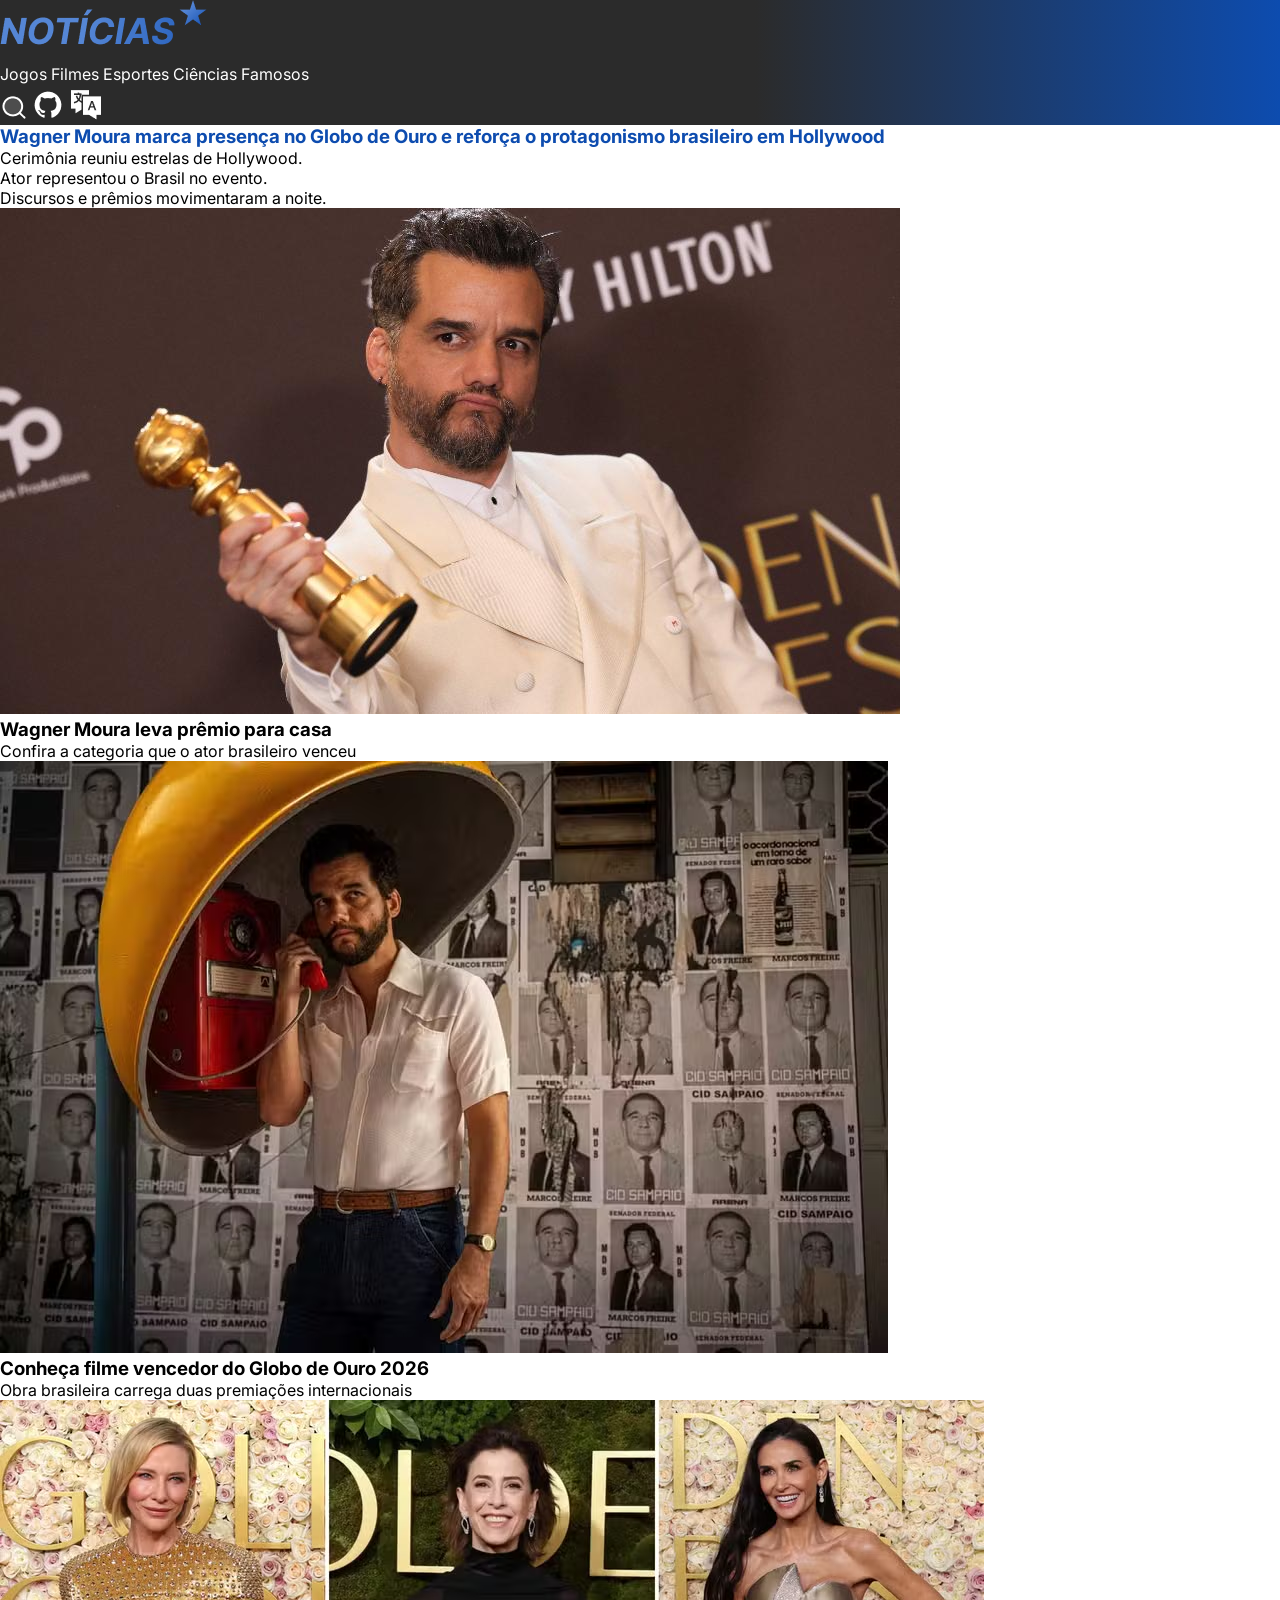
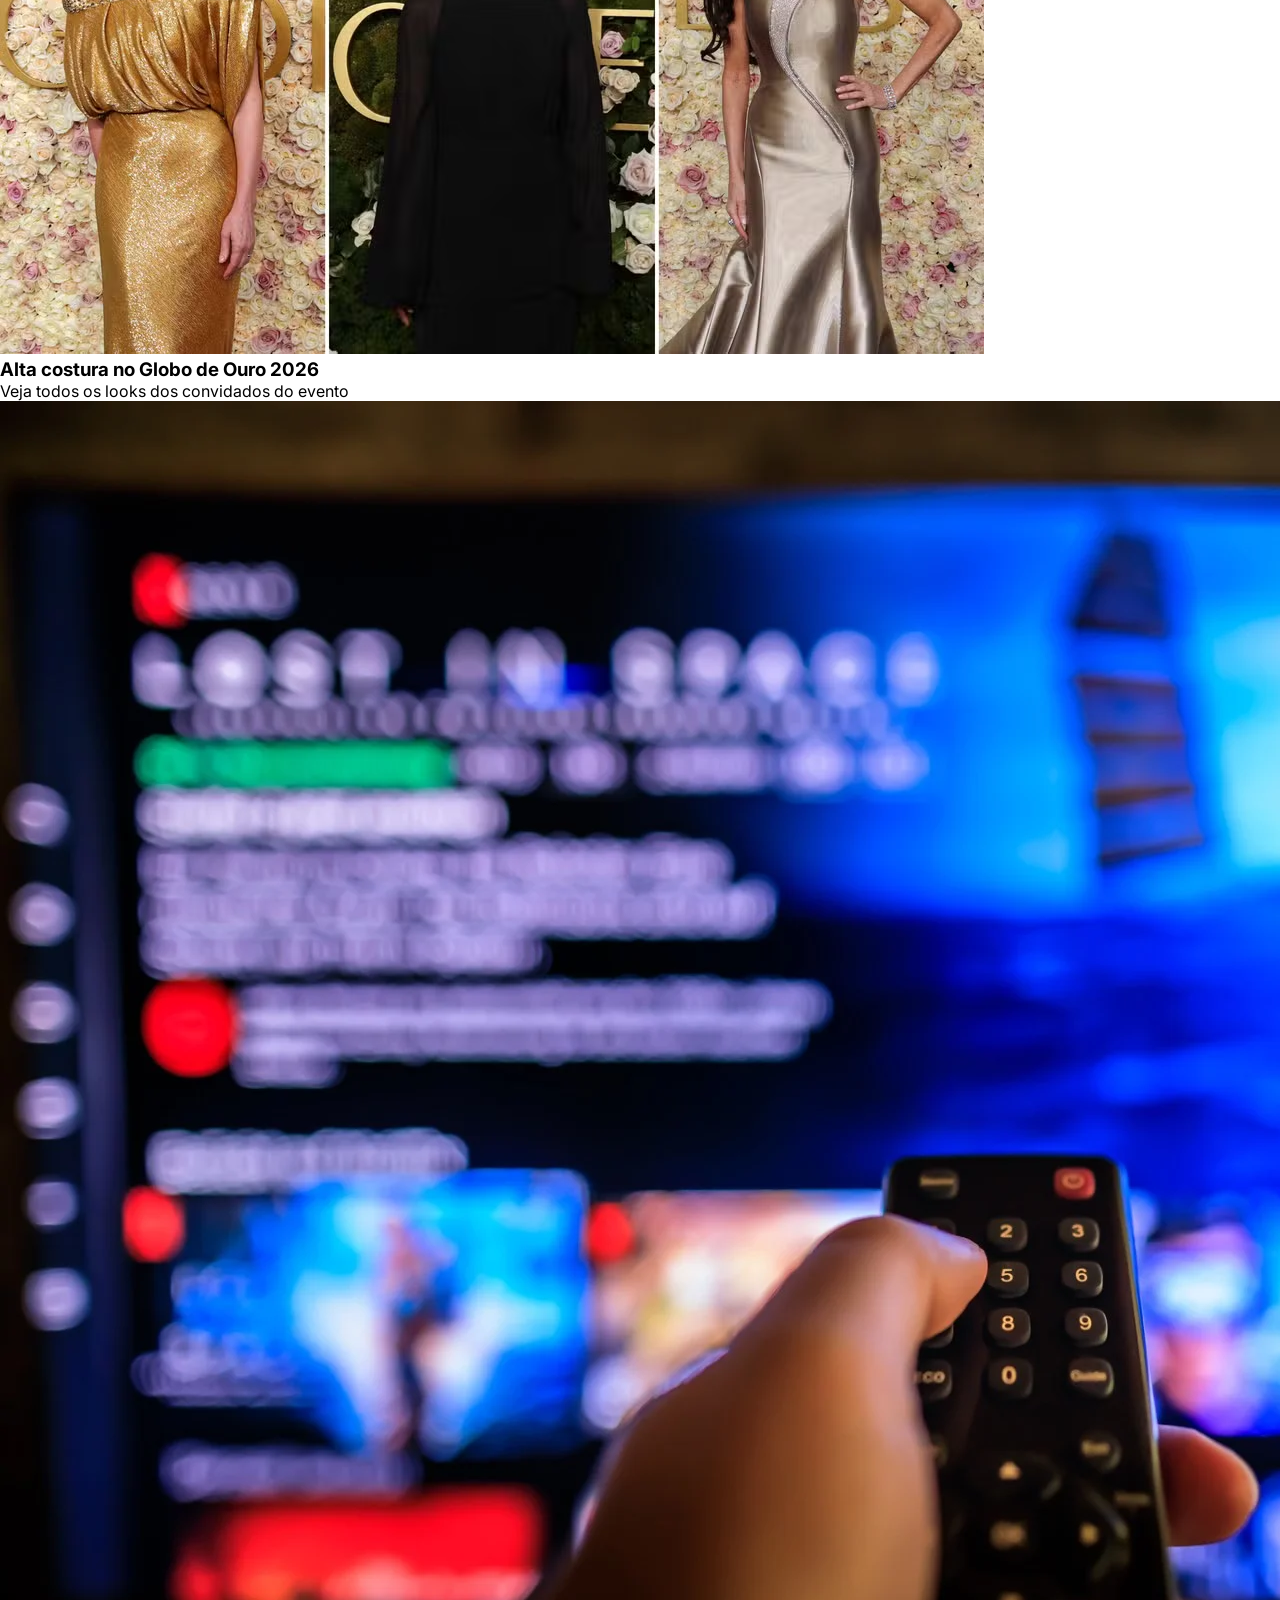
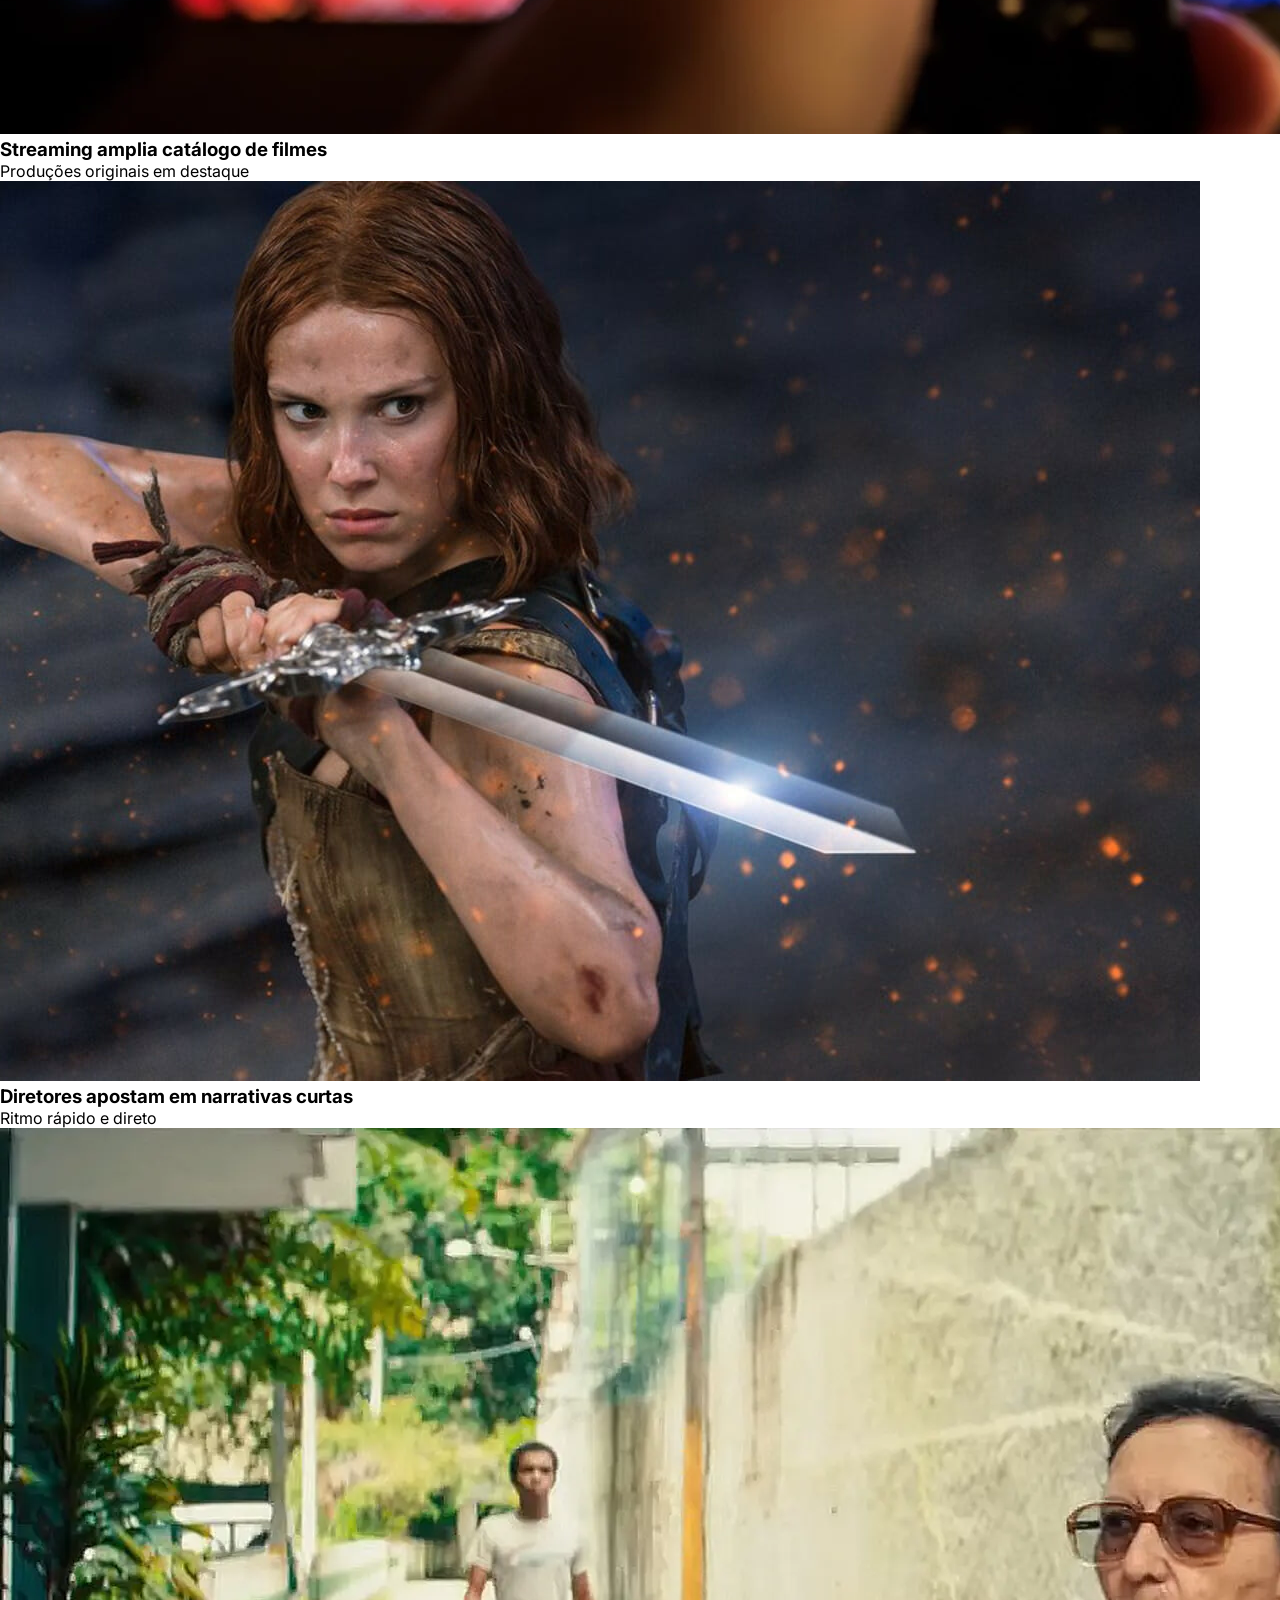
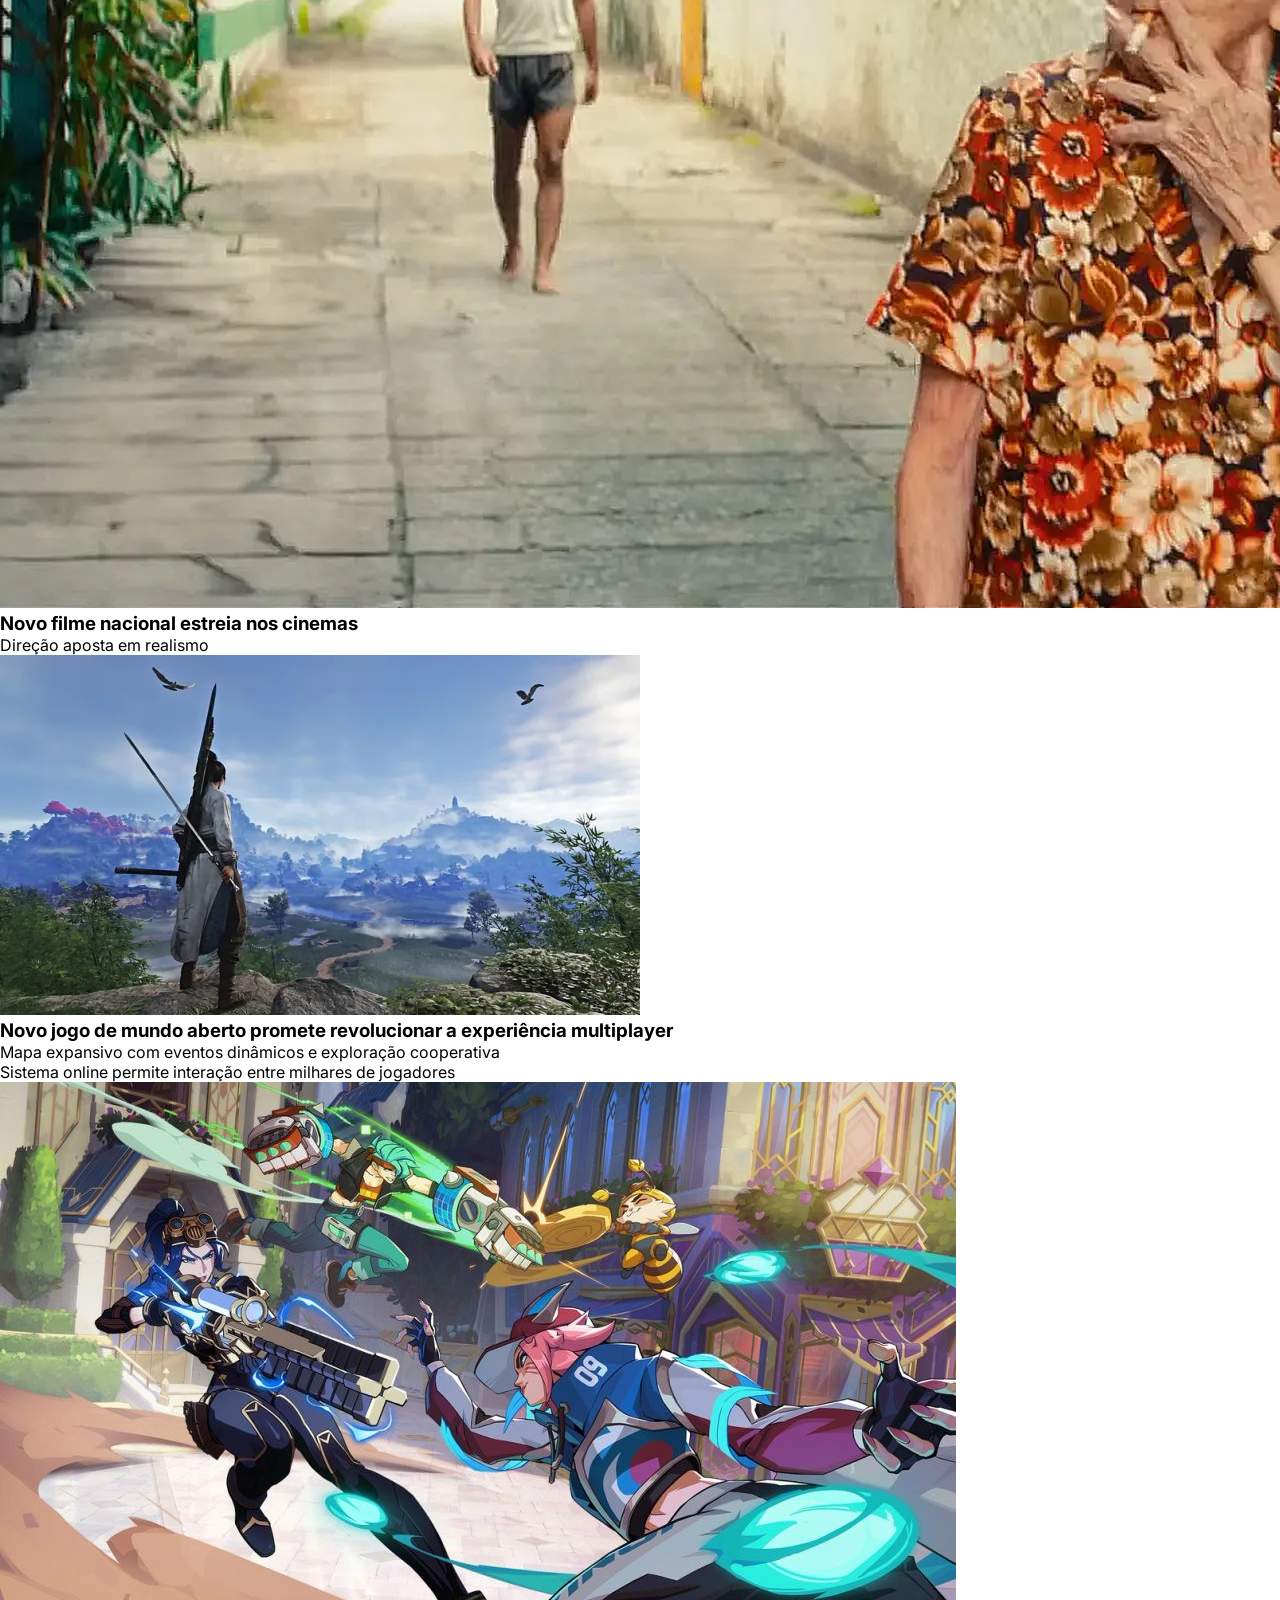
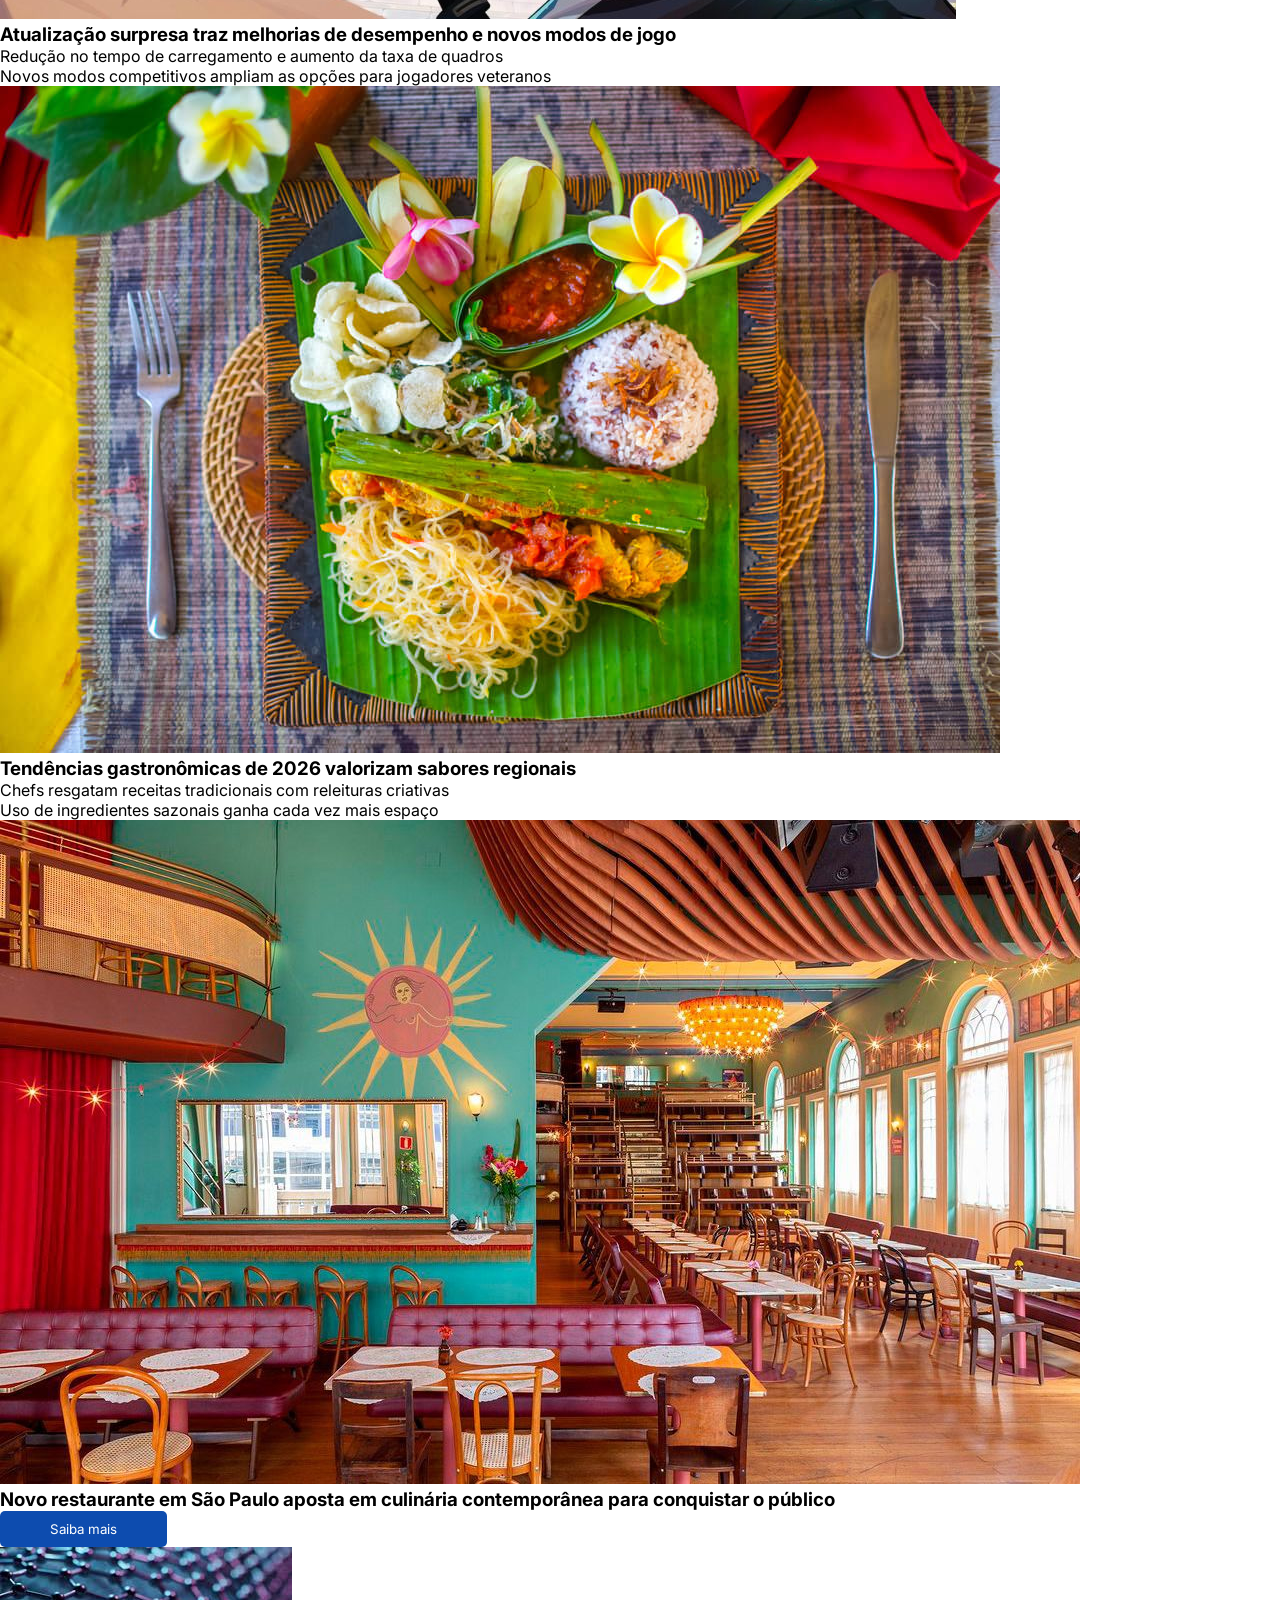
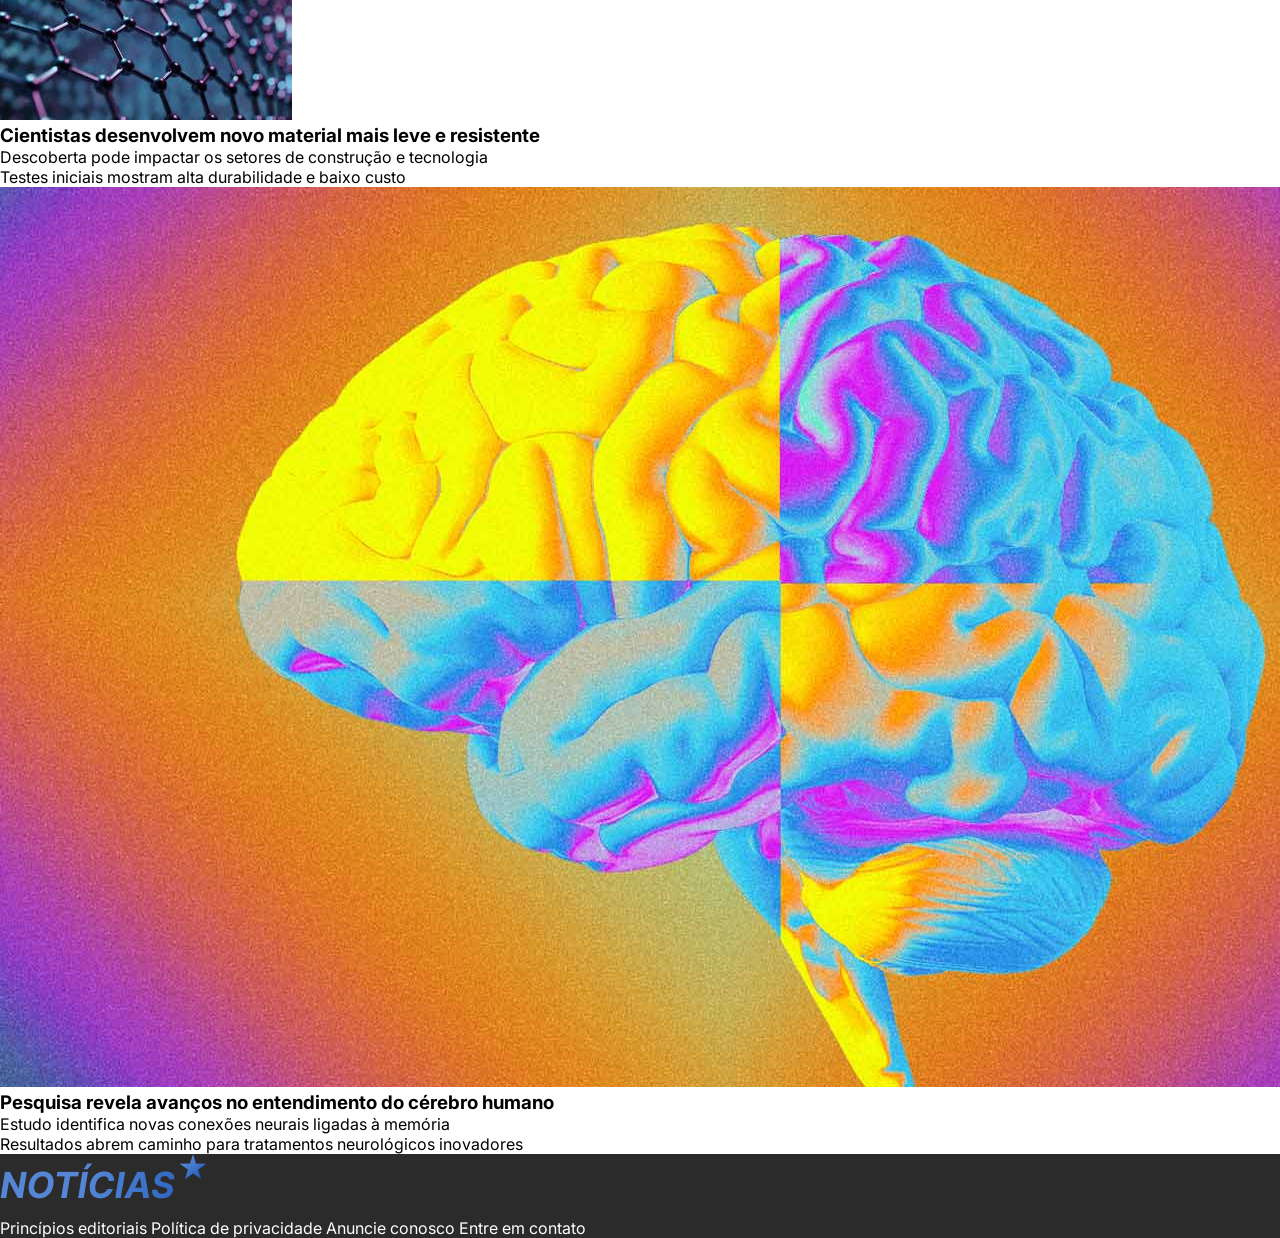
==== index.html @ c1486179 "esqueleto da página de notícias" ====
<!DOCTYPE html>
<html lang="en">
<head>
    <meta charset="UTF-8">
    <meta name="viewport" content="width=device-width, initial-scale=1.0">
    <link rel="stylesheet" href="style.css">
    <link rel="preconnect" href="https://fonts.googleapis.com">
    <link rel="preconnect" href="https://fonts.gstatic.com" crossorigin>
    <link href="https://fonts.googleapis.com/css2?family=Inter:ital,opsz,wght@0,14..32,100..900;1,14..32,100..900&display=swap" rel="stylesheet">
    <title>Site de Notícias</title>
</head>
<body>
    <header>
        <div class="logo">
            <img src="./imagens/Logo.png" alt="Logo do site Notícias">
        </div>
        <nav>
            <a href="">Jogos</a>
            <a href="">Filmes</a>
            <a href="">Esportes</a>
            <a href="">Ciências</a>
            <a href="">Famosos</a>
        </nav>
        <div class="actions">
            <img src="./imagens/iconamoon_search-duotone.png" alt="Ícone de lupa">
            <img src="./imagens/mdi_github.png" alt="ícone da logo do Github">
            <img src="./imagens/ix_language-filled.png" alt="ícone de buscar por idiomas">
        </div>
    </header>

    <main>
        <section>
            <article id="noticiaprincipal">
                <h1>Wagner Moura marca presença no Globo de Ouro e reforça o protagonismo brasileiro em Hollywood</h1>
                    <ul>
                        <li>Cerimônia reuniu estrelas de Hollywood.</li>
                        <li>Ator representou o Brasil no evento.</li>
                        <li>Discursos e prêmios movimentaram a noite.</li>
                    </ul> 
            </article>

            <div id="primeira-secao-noticias">
                <article>
                    <img src="./imagens/wagnerlevapremio.jpg" alt="Wagner Moura segurando o Globo de Ouro">
                    <h3>Wagner Moura leva prêmio para casa</h3>
                    <ul>
                        <li>Confira a categoria que o ator brasileiro venceu</li>
                    </ul>
                </article>
                <article>
                    <img src="./imagens/filmevencedor.avif" alt="Filme vencedor do Globo de Ouro 2026">
                    <h3>Conheça filme vencedor do Globo de Ouro 2026</h3>
                    <ul>
                        <li>Obra brasileira carrega duas premiações internacionais</li>
                    </ul>
                </article>
                <article>
                    <img src="./imagens/globodeourolooks.avif" alt="Alta costura do Globo de Ouro 2026">
                    <h3>Alta costura no Globo de Ouro 2026</h3>
                    <ul>
                        <li>Veja todos os looks dos convidados do evento</li>
                    </ul>
                </article>
            </div>
            
            <div id="segunda-secao-noticias">
                <article>
                    <img src="./imagens/streamingampliacatalogo.webp" alt="Pessoa navegando por um streaming de filmes">
                    <h3>Streaming amplia catálogo de filmes</h3>
                    <ul>
                        <li>Produções originais em destaque</li>
                    </ul>
                </article>
                <article>
                    <img src="./imagens/narrativascurtas.jpg" alt="Foto da protagonista do filme Donzela">
                    <h3>Diretores apostam em narrativas curtas</h3>
                    <ul>
                        <li>Ritmo rápido e direto</li>
                    </ul>
                </article>
                <article>
                    <img src="./imagens/novofilmenacional.webp" alt="Foto do filme O Agente Secreto">
                    <h3>Novo filme nacional estreia nos cinemas</h3>
                    <ul>
                        <li>Direção aposta em realismo</li>
                    </ul>
                </article>
            </div>
        </section>

        <section>
            <article>
                <img src="./imagens/jogoaberto.webp" alt="Foto do jogo Where Winds Meet">
                <h3>Novo jogo de mundo aberto promete revolucionar a experiência multiplayer</h3>
                <ul>
                    <li>Mapa expansivo com eventos dinâmicos e exploração cooperativa</li>
                    <li>Sistema online permite interação entre milhares de jogadores</li>
                </ul>
            </article>
            <article>
                <img src="./imagens/atualizaçãodejogo.jpg" alt="Foto do jogo 2XKO">
                <h3>Atualização surpresa traz melhorias de desempenho e novos modos de jogo</h3>
                <ul>
                    <li>Redução no tempo de carregamento e aumento da taxa de quadros</li>
                    <li>Novos modos competitivos ampliam as opções para jogadores veteranos</li>
                </ul>
            </article>
        </section>

        <section>
            <article>
                <img src="./imagens/tendenciagastronomica.jpg" alt="Prato de comida sofisticada">
                <h3>Tendências gastronômicas de 2026 valorizam sabores regionais</h3>
                <ul>
                    <li>Chefs resgatam receitas tradicionais com releituras criativas</li>
                    <li>Uso de ingredientes sazonais ganha cada vez mais espaço</li>
                </ul>
            </article>
            <article>
                <img src="./imagens/restaurantecontemporaneo.jpg" alt="Foto de um restaurante contemporâneo em São Paulo">
                <h3>Novo restaurante em São Paulo aposta em culinária contemporânea para conquistar o público</h3>
                <button id="button-saiba-mais">Saiba mais</button>
            </article>
        </section>

        <section>
            <article>
                <img src="./imagens/materialresistente.jpg" alt="Moléculas de um material resistente">
                <h3>Cientistas desenvolvem novo material mais leve e resistente</h3>
                <ul>
                    <li>Descoberta pode impactar os setores de construção e tecnologia</li>
                    <li>Testes iniciais mostram alta durabilidade e baixo custo</li>
                </ul>
            </article>
            <article>
                <img src="./imagens/avançoscerebrais.jpg" alt="Ilustração de um cérebro colorido">
                <h3>Pesquisa revela avanços no entendimento do cérebro humano</h3>
                <ul>
                    <li>Estudo identifica novas conexões neurais ligadas à memória</li>
                    <li>Resultados abrem caminho para tratamentos neurológicos inovadores</li>
                </ul>
            </article>
        </section>
    </main>

    <footer>
        <div class="logo">
            <img src="./imagens/Logo.png" alt="Logo do site Notícias">
        </div>

        <nav>
            <a href="">Princípios editoriais</a>
            <a href="">Política de privacidade</a>
            <a href="">Anuncie conosco</a>
            <a href="">Entre em contato</a>
        </nav>
    </footer>
</body>
</html>
---- style.css ----
*{
    padding: 0;
    margin: 0;
    font-family: "Inter", sans-serif;
}

header{
    background: #2B2B2B;
    background: linear-gradient(90deg, rgba(43, 43, 43, 1) 59%, rgba(13, 76, 175, 1) 100%);
}

header nav a{
    color: white;
    text-decoration: none;
}

#noticiaprincipal h1{
    color: #0D4CAF;
}

#button-saiba-mais{
    background-color: #0D4CAF;
    color: white;
    border-radius: 5px;
    padding: 10px 50px 10px 50px;
    border: none;
}

footer{
    background-color: #2B2B2B;
}

footer nav a{
    color: white;
    text-decoration: none;
}
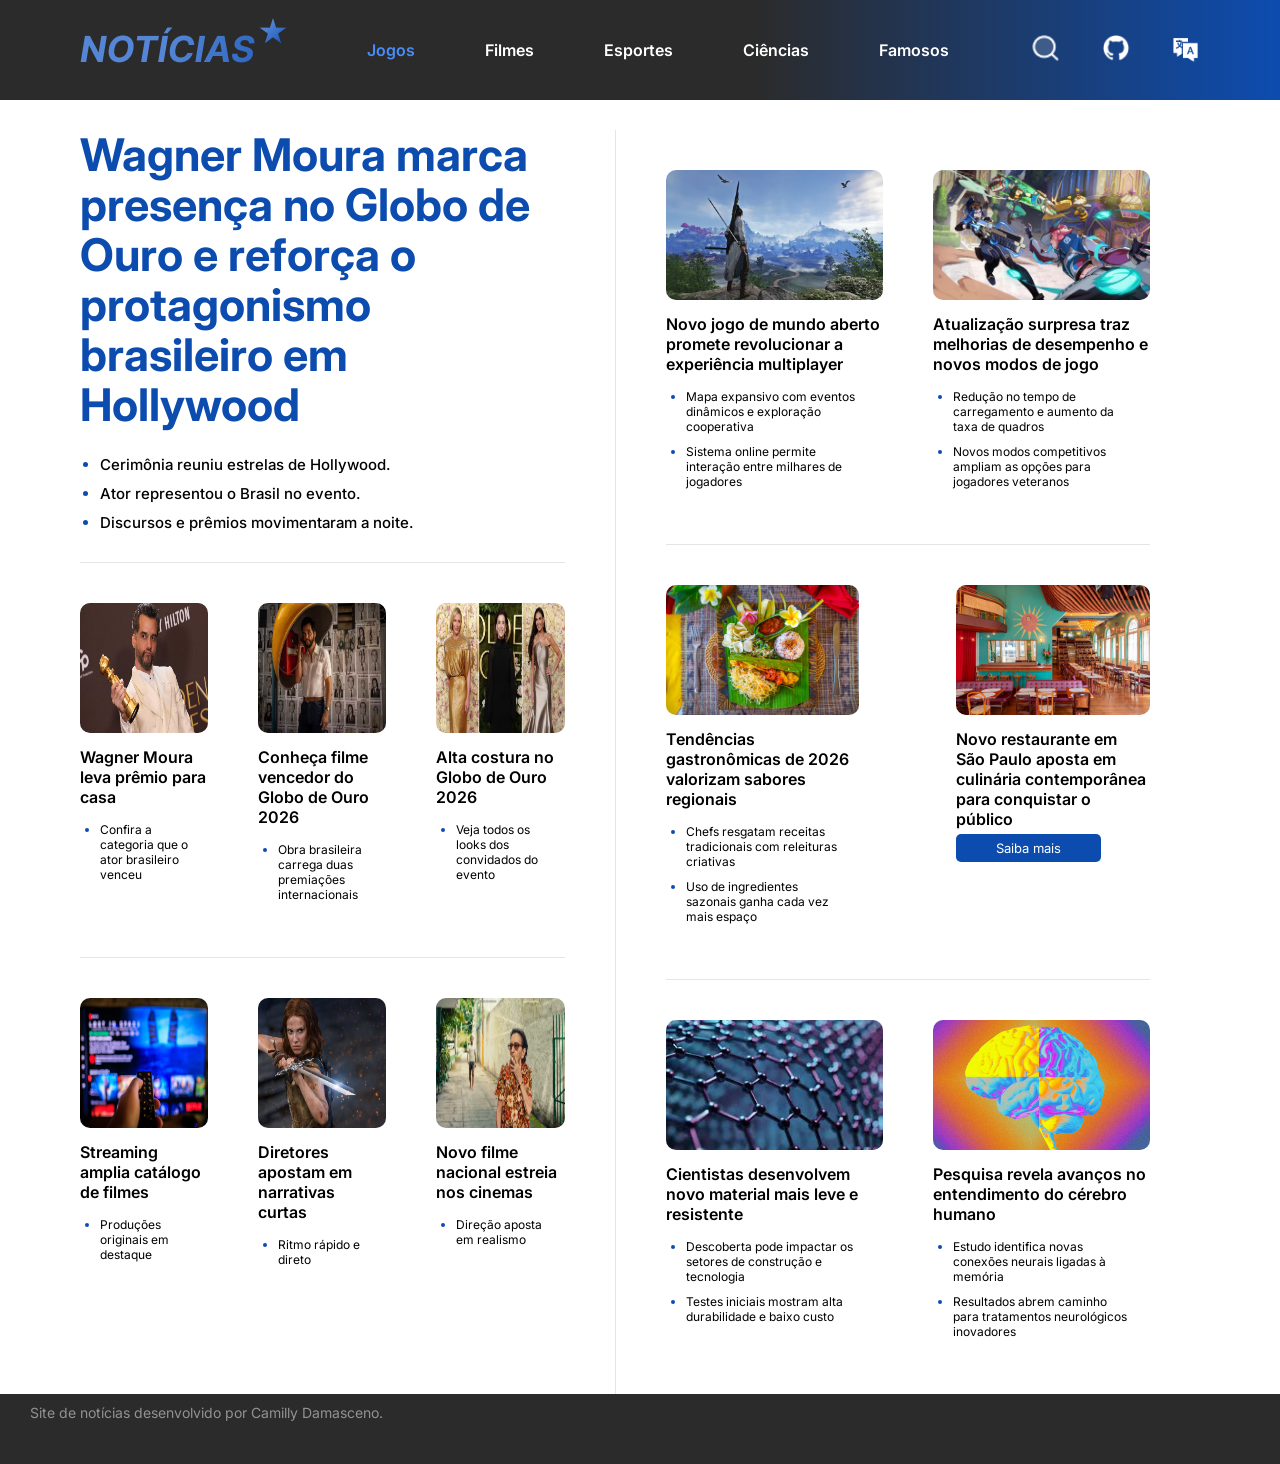
==== commit 0db1b3f1: "Página inicial finalizada" ====
--- a/index.html
+++ b/index.html
@@ -1,18 +1,22 @@
 <!DOCTYPE html>
 <html lang="en">
+
 <head>
     <meta charset="UTF-8">
     <meta name="viewport" content="width=device-width, initial-scale=1.0">
     <link rel="stylesheet" href="style.css">
     <link rel="preconnect" href="https://fonts.googleapis.com">
     <link rel="preconnect" href="https://fonts.gstatic.com" crossorigin>
-    <link href="https://fonts.googleapis.com/css2?family=Inter:ital,opsz,wght@0,14..32,100..900;1,14..32,100..900&display=swap" rel="stylesheet">
+    <link
+        href="https://fonts.googleapis.com/css2?family=Inter:ital,opsz,wght@0,14..32,100..900;1,14..32,100..900&display=swap"
+        rel="stylesheet">
     <title>Site de Notícias</title>
 </head>
+
 <body>
     <header>
         <div class="logo">
-            <img src="./imagens/Logo.png" alt="Logo do site Notícias">
+            <a href="index.html"><img src="./imagens/Logo.png" alt="Logo do site Notícias"></a>
         </div>
         <nav>
             <a href="">Jogos</a>
@@ -22,39 +26,39 @@
             <a href="">Famosos</a>
         </nav>
         <div class="actions">
-            <img src="./imagens/iconamoon_search-duotone.png" alt="Ícone de lupa">
-            <img src="./imagens/mdi_github.png" alt="ícone da logo do Github">
-            <img src="./imagens/ix_language-filled.png" alt="ícone de buscar por idiomas">
+            <img src="./imagens/iconamoon_search-duotone.png" alt="Ícone de lupa de pesquisa">
+            <a href=""><img src="./imagens/mdi_github.png" alt="ícone para ir ao Github"></a>
+            <img src="./imagens/ix_language-filled.png" alt="ícone para buscar por idiomas">
         </div>
     </header>
 
     <main>
         <section>
-            <article id="noticiaprincipal">
-                <h1>Wagner Moura marca presença no Globo de Ouro e reforça o protagonismo brasileiro em Hollywood</h1>
-                    <ul>
-                        <li>Cerimônia reuniu estrelas de Hollywood.</li>
-                        <li>Ator representou o Brasil no evento.</li>
-                        <li>Discursos e prêmios movimentaram a noite.</li>
-                    </ul> 
+            <article class="noticia-principal">
+                <h2>Wagner Moura marca presença no Globo de Ouro e reforça o protagonismo brasileiro em Hollywood</h2>
+                <ul>
+                    <li>Cerimônia reuniu estrelas de Hollywood.</li>
+                    <li>Ator representou o Brasil no evento.</li>
+                    <li>Discursos e prêmios movimentaram a noite.</li>
+                </ul>
             </article>
 
-            <div id="primeira-secao-noticias">
-                <article>
+            <div class="secao1-linha2">
+                <article class="noticia-grupo">
                     <img src="./imagens/wagnerlevapremio.jpg" alt="Wagner Moura segurando o Globo de Ouro">
                     <h3>Wagner Moura leva prêmio para casa</h3>
                     <ul>
                         <li>Confira a categoria que o ator brasileiro venceu</li>
                     </ul>
                 </article>
-                <article>
+                <article class="noticia-grupo">
                     <img src="./imagens/filmevencedor.avif" alt="Filme vencedor do Globo de Ouro 2026">
                     <h3>Conheça filme vencedor do Globo de Ouro 2026</h3>
                     <ul>
                         <li>Obra brasileira carrega duas premiações internacionais</li>
                     </ul>
                 </article>
-                <article>
+                <article class="noticia-grupo">
                     <img src="./imagens/globodeourolooks.avif" alt="Alta costura do Globo de Ouro 2026">
                     <h3>Alta costura no Globo de Ouro 2026</h3>
                     <ul>
@@ -62,23 +66,23 @@
                     </ul>
                 </article>
             </div>
-            
-            <div id="segunda-secao-noticias">
-                <article>
+
+            <div class="secao1-linha3">
+                <article class="noticia-grupo">
                     <img src="./imagens/streamingampliacatalogo.webp" alt="Pessoa navegando por um streaming de filmes">
                     <h3>Streaming amplia catálogo de filmes</h3>
                     <ul>
                         <li>Produções originais em destaque</li>
                     </ul>
                 </article>
-                <article>
+                <article class="noticia-grupo">
                     <img src="./imagens/narrativascurtas.jpg" alt="Foto da protagonista do filme Donzela">
                     <h3>Diretores apostam em narrativas curtas</h3>
                     <ul>
                         <li>Ritmo rápido e direto</li>
                     </ul>
                 </article>
-                <article>
+                <article class="noticia-grupo">
                     <img src="./imagens/novofilmenacional.webp" alt="Foto do filme O Agente Secreto">
                     <h3>Novo filme nacional estreia nos cinemas</h3>
                     <ul>
@@ -89,71 +93,66 @@
         </section>
 
         <section>
-            <article>
-                <img src="./imagens/jogoaberto.webp" alt="Foto do jogo Where Winds Meet">
-                <h3>Novo jogo de mundo aberto promete revolucionar a experiência multiplayer</h3>
-                <ul>
-                    <li>Mapa expansivo com eventos dinâmicos e exploração cooperativa</li>
-                    <li>Sistema online permite interação entre milhares de jogadores</li>
-                </ul>
-            </article>
-            <article>
-                <img src="./imagens/atualizaçãodejogo.jpg" alt="Foto do jogo 2XKO">
-                <h3>Atualização surpresa traz melhorias de desempenho e novos modos de jogo</h3>
-                <ul>
-                    <li>Redução no tempo de carregamento e aumento da taxa de quadros</li>
-                    <li>Novos modos competitivos ampliam as opções para jogadores veteranos</li>
-                </ul>
-            </article>
-        </section>
+            <div class="secao2-linha1">
+                <article class="noticia-grupo">
+                    <img src="./imagens/jogoaberto.webp" alt="Foto do jogo Where Winds Meet">
+                    <h3>Novo jogo de mundo aberto promete revolucionar a experiência multiplayer</h3>
+                    <ul>
+                        <li>Mapa expansivo com eventos dinâmicos e exploração cooperativa</li>
+                        <li>Sistema online permite interação entre milhares de jogadores</li>
+                    </ul>
+                </article>
+                <article class="noticia-grupo">
+                    <img src="./imagens/atualizaçãodejogo.jpg" alt="Foto do jogo 2XKO">
+                    <h3>Atualização surpresa traz melhorias de desempenho e novos modos de jogo</h3>
+                    <ul>
+                        <li>Redução no tempo de carregamento e aumento da taxa de quadros</li>
+                        <li>Novos modos competitivos ampliam as opções para jogadores veteranos</li>
+                    </ul>
+                </article>
+            </div>
 
-        <section>
-            <article>
-                <img src="./imagens/tendenciagastronomica.jpg" alt="Prato de comida sofisticada">
-                <h3>Tendências gastronômicas de 2026 valorizam sabores regionais</h3>
-                <ul>
-                    <li>Chefs resgatam receitas tradicionais com releituras criativas</li>
-                    <li>Uso de ingredientes sazonais ganha cada vez mais espaço</li>
-                </ul>
-            </article>
-            <article>
-                <img src="./imagens/restaurantecontemporaneo.jpg" alt="Foto de um restaurante contemporâneo em São Paulo">
-                <h3>Novo restaurante em São Paulo aposta em culinária contemporânea para conquistar o público</h3>
-                <button id="button-saiba-mais">Saiba mais</button>
-            </article>
-        </section>
+            <div class="secao2-linha2">
+                <article class="noticia-grupo">
+                    <img src="./imagens/tendenciagastronomica.jpg" alt="Prato de comida sofisticada">
+                    <h3>Tendências gastronômicas de 2026 valorizam sabores regionais</h3>
+                    <ul>
+                        <li>Chefs resgatam receitas tradicionais com releituras criativas</li>
+                        <li>Uso de ingredientes sazonais ganha cada vez mais espaço</li>
+                    </ul>
+                </article>
+                <article class="noticia-grupo">
+                    <img src="./imagens/restaurantecontemporaneo.jpg"
+                        alt="Foto de um restaurante contemporâneo em São Paulo">
+                    <h3>Novo restaurante em São Paulo aposta em culinária contemporânea para conquistar o público</h3>
+                    <button id="botao-saibamais">Saiba mais</button>
+                </article>
+            </div>
 
-        <section>
-            <article>
-                <img src="./imagens/materialresistente.jpg" alt="Moléculas de um material resistente">
-                <h3>Cientistas desenvolvem novo material mais leve e resistente</h3>
-                <ul>
-                    <li>Descoberta pode impactar os setores de construção e tecnologia</li>
-                    <li>Testes iniciais mostram alta durabilidade e baixo custo</li>
-                </ul>
-            </article>
-            <article>
-                <img src="./imagens/avançoscerebrais.jpg" alt="Ilustração de um cérebro colorido">
-                <h3>Pesquisa revela avanços no entendimento do cérebro humano</h3>
-                <ul>
-                    <li>Estudo identifica novas conexões neurais ligadas à memória</li>
-                    <li>Resultados abrem caminho para tratamentos neurológicos inovadores</li>
-                </ul>
-            </article>
+            <div class="secao2-linha3">
+                <article class="noticia-grupo">
+                    <img src="./imagens/materialresistente.jpg" alt="Moléculas de um material resistente">
+                    <h3>Cientistas desenvolvem novo material mais leve e resistente</h3>
+                    <ul>
+                        <li>Descoberta pode impactar os setores de construção e tecnologia</li>
+                        <li>Testes iniciais mostram alta durabilidade e baixo custo</li>
+                    </ul>
+                </article>
+                <article class="noticia-grupo">
+                    <img src="./imagens/avançoscerebrais.jpg" alt="Ilustração de um cérebro colorido">
+                    <h3>Pesquisa revela avanços no entendimento do cérebro humano</h3>
+                    <ul>
+                        <li>Estudo identifica novas conexões neurais ligadas à memória</li>
+                        <li>Resultados abrem caminho para tratamentos neurológicos inovadores</li>
+                    </ul>
+                </article>
+            </div>
         </section>
     </main>
 
     <footer>
-        <div class="logo">
-            <img src="./imagens/Logo.png" alt="Logo do site Notícias">
-        </div>
-
-        <nav>
-            <a href="">Princípios editoriais</a>
-            <a href="">Política de privacidade</a>
-            <a href="">Anuncie conosco</a>
-            <a href="">Entre em contato</a>
-        </nav>
+        <p>Site de notícias desenvolvido por Camilly Damasceno.</p>
     </footer>
 </body>
+
 </html>
--- a/style.css
+++ b/style.css
@@ -1,36 +1,204 @@
-*{
+* {
     padding: 0;
     margin: 0;
     font-family: "Inter", sans-serif;
 }
 
-header{
+/* HEADER */
+header {
     background: #2B2B2B;
     background: linear-gradient(90deg, rgba(43, 43, 43, 1) 59%, rgba(13, 76, 175, 1) 100%);
-}
-
-header nav a{
+    display: flex;
+    height: 100px;
+    justify-content: space-between;
+    align-items: center;
+    padding: 0 80px;
+}
+
+.logo {
+    display: flex;
+}
+
+header nav {
+    gap: 70px;
+    display: flex;
+}
+
+header nav a {
     color: white;
     text-decoration: none;
-}
-
-#noticiaprincipal h1{
-    color: #0D4CAF;
-}
-
-#button-saiba-mais{
+    font-size: 16px;
+    font-weight: 600;
+    transition: 0.5s;
+}
+
+header nav a:first-child {
+    color: #498cf8;
+}
+
+header nav a:hover {
+    color: #498cf8;
+}
+
+.actions {
+    display: flex;
+    gap: 40px;
+}
+
+.actions img {
+    height: 30px;
+    width: auto;
+}
+
+/* FIM DO HEADER */
+
+/* MAIN */
+main {
+    padding-top: 30px;
+    padding-left: 80px;
+    padding-right: 80px;
+    display: flex;
+}
+
+/* PRIMEIRA SEÇÃO */
+main section:first-child {
+    width: 50%;
+    padding-right: 50px;
+    border-right: 1px solid rgba(0, 0, 0, 0.1);
+}
+
+main section:first-child article ul li::marker {
+    color: #0D4CAF;
+}
+
+main section:first-child article ul {
+    padding: 10px 20px;
+}
+
+main section:first-child article li {
+    padding: 5px 0;
+}
+
+.noticia-principal h2 {
+    font-size: 45px;
+    line-height: 50px;
+    font-weight: 700;
+    color: #0D4CAF;
+}
+
+.noticia-principal ul {
+    padding-left: 20px;
+    margin-top: 10px;
+    margin-bottom: 15px;
+}
+
+.noticia-principal ul li {
+    font-size: 15px;
+    font-weight: 500;
+    padding-bottom: 5px;
+}
+
+.noticia-principal ul li::marker {
+    color: #0D4CAF;
+}
+
+.secao1-linha2 {
+    display: flex;
+    justify-content: space-between;
+    border-top: 1px solid rgba(0, 0, 0, 0.1);
+    border-bottom: 1px solid rgba(0, 0, 0, 0.1);
+    padding: 40px 0px;
+    gap: 50px;
+}
+
+.secao1-linha3 {
+    display: flex;
+    justify-content: space-between;
+    padding: 40px 0px;
+    gap: 50px;
+}
+
+.noticia-grupo{
+    width: 100%;
+}
+
+.noticia-grupo h3 {
+    font-size: 16px;
+    font-weight: 600;
+    padding-top: 10px;
+}
+
+.noticia-grupo ul {
+    font-size: 12px;
+    font-weight: 400;
+}
+
+.noticia-grupo img {
+    height: 130px;
+    width: 100%;
+    border-radius: 10px;
+}
+
+/* SEGUNDA SEÇÃO */
+main section:nth-child(2) {
+    width: 50%;
+    padding: 0 50px;
+}
+
+main section:nth-child(2) article ul li::marker {
+    color: #0D4CAF;
+}
+
+main section:nth-child(2) article ul {
+    padding: 10px 20px;
+}
+
+main section:nth-child(2) article li {
+    padding: 5px 0;
+}
+
+.secao2-linha1 {
+    display: flex;
+    border-bottom: 1px solid rgba(0, 0, 0, 0.1);
+    padding: 40px 0px;
+    gap: 50px;
+}
+
+.secao2-linha2 {
+    display: flex;
+    border-bottom: 1px solid rgba(0, 0, 0, 0.1);
+    padding: 40px 0px;
+    gap: 20%;
+}
+
+.secao2-linha3 {
+    display: flex;
+    gap: 50px;
+    padding: 40px 0px;
+}
+
+#botao-saibamais {
+    font-size: 13px;
+    white-space: nowrap;
     background-color: #0D4CAF;
     color: white;
+    border: none;
+    padding-left: 40px;
+    padding-right: 40px;
+    padding-top: 6px;
+    padding-bottom: 6px;
     border-radius: 5px;
-    padding: 10px 50px 10px 50px;
-    border: none;
+    margin-top: 5px;
 }
 
 footer{
+    height: 50px;
     background-color: #2B2B2B;
-}
-
-footer nav a{
-    color: white;
-    text-decoration: none;
+    padding: 10px 30px;
+    color: rgba(255, 255, 255, 0.486);
+}
+
+footer p{
+    font-size: 14px;
+    font-weight: 400;
 }
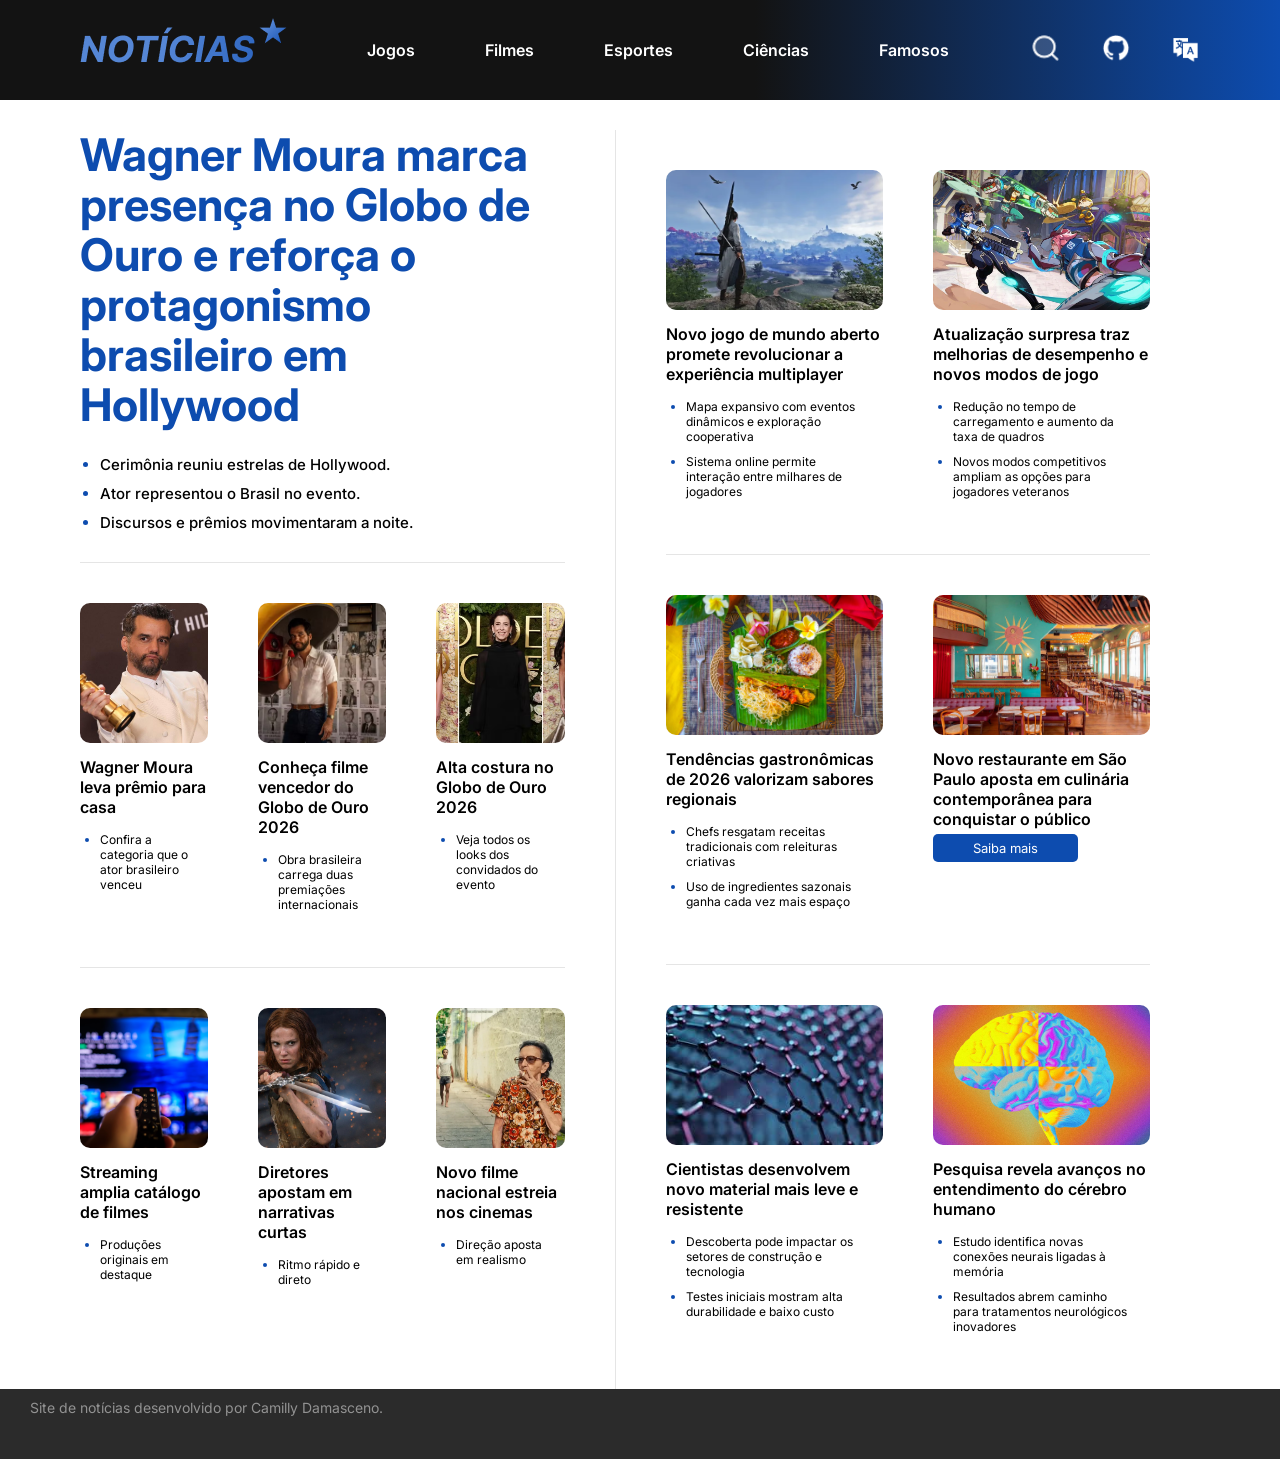
==== commit a48dba4e: "Navegação entre páginas finalizada" ====
--- a/index.html
+++ b/index.html
@@ -5,25 +5,24 @@
     <meta charset="UTF-8">
     <meta name="viewport" content="width=device-width, initial-scale=1.0">
     <link rel="stylesheet" href="style.css">
+    <link rel="shortcut icon" href="./imagens/Star 1.png" type="image/x-icon">
     <link rel="preconnect" href="https://fonts.googleapis.com">
     <link rel="preconnect" href="https://fonts.gstatic.com" crossorigin>
-    <link
-        href="https://fonts.googleapis.com/css2?family=Inter:ital,opsz,wght@0,14..32,100..900;1,14..32,100..900&display=swap"
-        rel="stylesheet">
+    <link href="https://fonts.googleapis.com/css2?family=Inter:ital,opsz,wght@0,14..32,100..900;1,14..32,100..900&display=swap" rel="stylesheet">
     <title>Site de Notícias</title>
 </head>
 
 <body>
     <header>
         <div class="logo">
-            <a href="index.html"><img src="./imagens/Logo.png" alt="Logo do site Notícias"></a>
+            <a href="./index.html"><img src="./imagens/Logo.png" alt="Logo do site Notícias"></a>
         </div>
         <nav>
-            <a href="">Jogos</a>
-            <a href="">Filmes</a>
-            <a href="">Esportes</a>
-            <a href="">Ciências</a>
-            <a href="">Famosos</a>
+            <a href="./jogos.html">Jogos</a>
+            <a href="./filmes.html">Filmes</a>
+            <a href="./esportes.html">Esportes</a>
+            <a href="./ciencias.html">Ciências</a>
+            <a href="./famosos.html">Famosos</a>
         </nav>
         <div class="actions">
             <img src="./imagens/iconamoon_search-duotone.png" alt="Ícone de lupa de pesquisa">
--- a/style.css
+++ b/style.css
@@ -6,8 +6,8 @@
 
 /* HEADER */
 header {
-    background: #2B2B2B;
-    background: linear-gradient(90deg, rgba(43, 43, 43, 1) 59%, rgba(13, 76, 175, 1) 100%);
+    background: #0f0f0f;
+    background: linear-gradient(90deg, rgb(19, 19, 19) 59%, rgba(13, 76, 175, 1) 100%);
     display: flex;
     height: 100px;
     justify-content: space-between;
@@ -32,10 +32,6 @@
     transition: 0.5s;
 }
 
-header nav a:first-child {
-    color: #498cf8;
-}
-
 header nav a:hover {
     color: #498cf8;
 }
@@ -87,9 +83,10 @@
 }
 
 .noticia-principal ul {
-    padding-left: 20px;
+    padding-left: 30px;
     margin-top: 10px;
     margin-bottom: 15px;
+    font-size: 16px;
 }
 
 .noticia-principal ul li {
@@ -118,7 +115,7 @@
     gap: 50px;
 }
 
-.noticia-grupo{
+.noticia-grupo {
     width: 100%;
 }
 
@@ -134,8 +131,9 @@
 }
 
 .noticia-grupo img {
-    height: 130px;
+    height: 140px;
     width: 100%;
+    object-fit: cover;
     border-radius: 10px;
 }
 
@@ -168,7 +166,7 @@
     display: flex;
     border-bottom: 1px solid rgba(0, 0, 0, 0.1);
     padding: 40px 0px;
-    gap: 20%;
+    gap: 50px;
 }
 
 .secao2-linha3 {
@@ -191,14 +189,15 @@
     margin-top: 5px;
 }
 
-footer{
+/* FOOTER */
+footer {
     height: 50px;
     background-color: #2B2B2B;
     padding: 10px 30px;
     color: rgba(255, 255, 255, 0.486);
 }
 
-footer p{
+footer p {
     font-size: 14px;
     font-weight: 400;
 }
